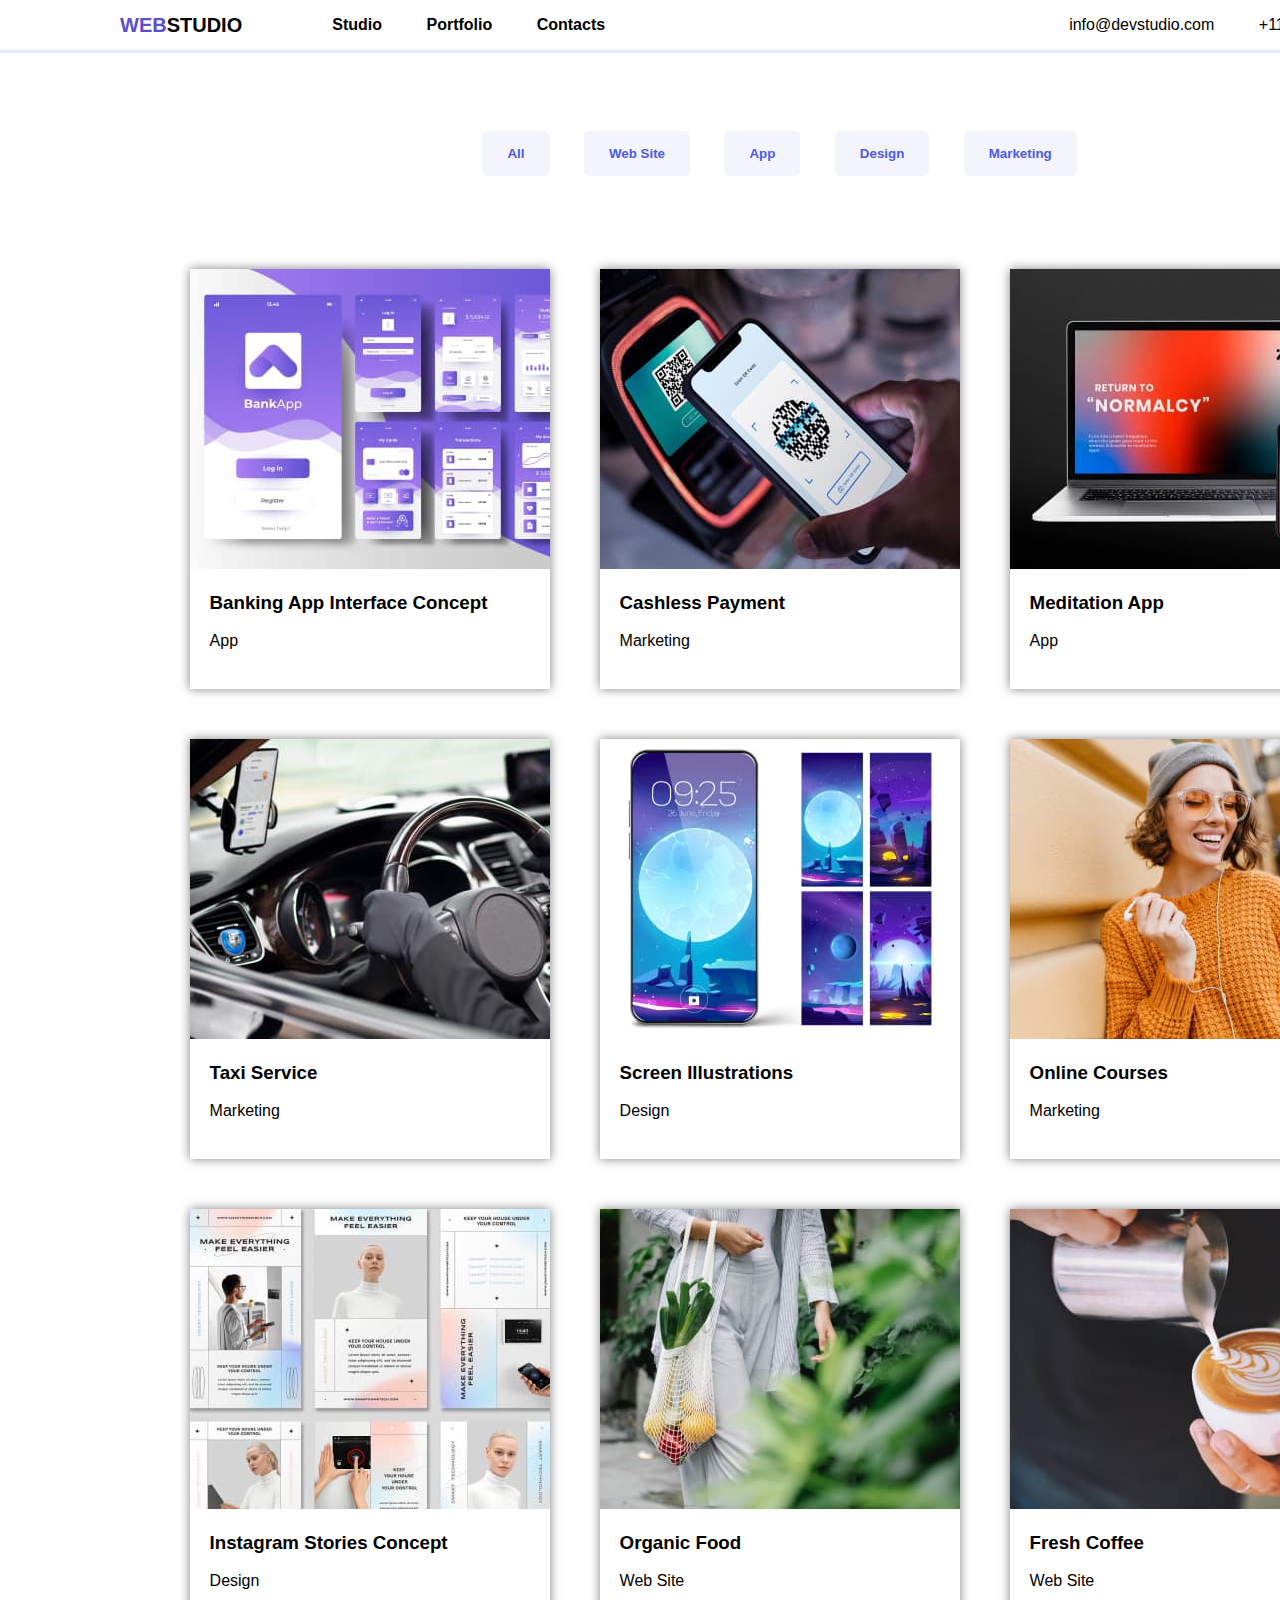
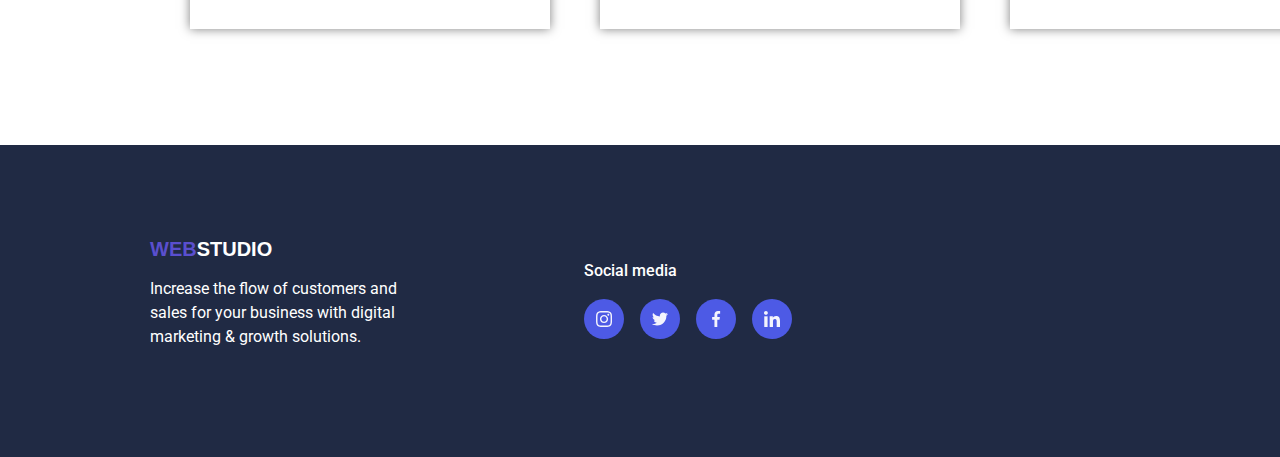
==== portfolio.html @ 1ead5fd3 "Initial commit" ====
<!DOCTYPE html>
<html lang="en">
<head>
    <meta charset="UTF-8">
    <meta http-equiv="X-UA-Compatible" content="IE=edge">
    <meta name="viewport" content="width=device-width, initial-scale=1.0">
    <title>Portfolio</title>
    <link rel="stylesheet" href="styles/style1.css">
    <link rel="preconnect" href="https://fonts.googleapis.com">
    <link rel="preconnect" href="https://fonts.gstatic.com" crossorigin>
    <link href="https://fonts.googleapis.com/css2?family=Archivo+Black&family=Lobster&display=swap" rel="stylesheet">
    <link href="https://fonts.googleapis.com/css2?family=Montserrat:wght@500;700&family=Raleway:wght@700&family=Roboto:wght@400;500;700&display=swap" rel="stylesheet">
    <link href="https://fonts.googleapis.com/css2?family=Montserrat:wght@500;700&family=Raleway:wght@800&display=swap" rel="stylesheet">
</head>
<body>
    <header>
        <nav>
            <a class="logo" href="index.html"><span>WEB</span>STUDIO</a>
            <ul class="menu">
                <li><a href="index.html">Studio</a></li>
                <li><a href="#">Portfolio</a></li>
                <li><a href="">Contacts</a></li>
            </ul>
        </nav>
        <address class="address">
            <ul>
                <li><a class="info" href="mailto:info@devstudio.com">info@devstudio.com</a></li>
                <li><a class="info" href="tel:+110001111111">+11 (000) 111-11-11</a></li>
            </ul>
        </address>
    </header>
    <main>
        <section class="button">
            <ul>
                <li><button type="button" class="but">All</button></li>
                <li><button type="button" class="but">Web Site</button></li>
                <li><button type="button" class="but">App</button></li>
                <li><button type="button" class="but">Design</button></li>
                <li><button type="button" class="but">Marketing</button></li>
            </ul>
        </section>
        <section class="img">
            <ul>
                <li>
                    <div>
                        <a href=""><img src="./imeges/page2/img1.jpg" alt=""></a>
                        <h3>Banking App Interface Concept</h3>
                        <p>App</p>
                    </div>
                </li>
                <li>
                    <div>
                        <a href=""><img src="./imeges/page2/img2.jpg" alt=""></a>
                        <h3>Cashless Payment</h3>
                        <p>Marketing</p>
                    </div>
                </li>
                <li>
                    <div>
                        <a href=""><img src="./imeges/page2/img3.jpg" alt=""></a>
                        <h3>Meditation App</h3>
                        <p>App</p>
                    </div>
                </li>
                <li>
                    <div>
                        <a href=""><img src="./imeges/page2/img4.jpg" alt=""></a>
                        <h3>Taxi Service</h3>
                        <p>Marketing</p>
                    </div>
                </li>
                <li>
                    <div>
                        <a href=""><img src="./imeges/page2/img5.jpg" alt=""></a>
                        <h3>Screen Illustrations</h3>
                        <p>Design</p>
                    </div>
                </li>
                <li>
                    <div>
                        <a href=""><img src="./imeges/page2/img6.jpg" alt=""></a>
                        <h3>Online Courses</h3>
                        <p>Marketing</p>
                    </div>
                </li>
                <li>
                    <div>
                        <a href=""><img src="./imeges/page2/img7.jpg" alt=""></a>
                        <h3>Instagram Stories Concept</h3>
                        <p>Design</p>
                    </div>
                </li>
                <li>
                    <div>
                        <a href=""><img src="./imeges/page2/img8.jpg" alt=""></a>
                        <h3>Organic Food</h3>
                        <p>Web Site</p>
                    </div>
                </li>
                <li>
                    <div>
                        <a href=""><img src="./imeges/page2/img9.jpg" alt=""></a>
                        <h3>Fresh Coffee</h3>
                        <p>Web Site</p>
                    </div>
                </li>
            </ul>
        </section>
    </main>
    <footer>
        <section class="foot">
            <div>
                <a class="logo1" href=""><span>WEB</span>STUDIO</a>
                <p>Increase the flow of customers and
                    sales for your business with digital
                    marketing & growth solutions.</p>
            </div>
            <div>
                <h3>Social media</h3>
                <ul>
                    <li><a href=""><img src="./imeges/page1/Ellipse.svg" alt=""></a></li>
                    <li><a href=""><img src="./imeges/page1/Ellipse(1).svg" alt=""></a></li>
                    <li><a href=""><img src="./imeges/page1/Ellipse(2).svg" alt=""></a></li>
                    <li><a href=""><img src="./imeges/page1/Ellipse(3).svg" alt=""></a></li>
                </ul>
            </div>
        </section>
    </footer>
</body>
</html>
---- styles/style1.css ----
body{
    margin: 0;
    font-family: sans-serif;
    width: 1519.2px;
}
.logo{
    text-decoration: none;
    margin: 10px 20px;
    font-weight: bold;
    font-size: 20px;
}
.logo span{
    color: #5A4FCF;
}

.menu{
    list-style-type: none;
    margin: 0;
    padding-left: 50px;
}
.menu li{
    display: inline-block;
    margin: 10px 20px;
    font-weight: bold;
}
header{
    display: flex;
    justify-content: space-between;
    padding: 0 100px;
    border-bottom: 3px solid #E7E9FC;
}
header a{
    text-decoration: none;
    color: black;
}
nav{
    display: flex;
    align-items: center;
}

.address li{
    display: inline-block;
    margin: 0 20px;
}
.info{
    font-style: normal;
}
.button{
    display: flex;
    height: 200px;
    align-items: center;
    justify-content: center;
}
.button li{
    list-style-type: none;
    display: inline-block;
    margin: 0 15px;
}
.but{
    padding: 15px 25px;
    border: 0;
    background-color: #F4F4FD;
    border-radius: 5px;
    color: #4D5AE5;
    font-weight: bold;
    transition: all .5s ease;
}
.but:hover{
    background-color: #404BBF;
    color: white;
    box-shadow: 0 0 10px rgba(0,0,0,0.5);
}
.img{
    display: flex;
    align-items: center;
    justify-content: center;
}
.img ul{
    display: grid;
    grid-template-columns: repeat(3, 360px);
    grid-gap: 50px;
}
.img li{
    list-style-type: none;
}
.img ul div{
    width: 360px;
    height: 420px;
    box-shadow: 0 0 10px rgba(0,0,0,0.5);
    transition: all .5s ease;
}
.img ul div:hover{
    transform: scale(1.1);
}
.img ul h3, p{
    margin-left: 20px;
}
.foot{
    height: 312px;
    display: flex;
    align-items: center; 
    background-color:#202A44 ;
    margin-top: 100px;
}
.foot div{
    margin-left: 150px;
    color: white;
}
.foot a{
    color: white;
}
.logo1{
    text-decoration: none;
    font-weight: bold;
    font-size: 20px;
}
.logo1 span{
    color: #5A4FCF;
}
.foot p{
    width: 284px;
    height: 72px;
    font-family: 'Roboto';
    font-style: normal;
    font-weight: 400;
    font-size: 16px;
    line-height: 24px;
    color: white;
    margin-left: 0;
}
.foot ul{
    display: flex;
    flex-direction: row;
    align-items: flex-start;
    padding: 0px;
    gap: 16px;
}
.foot li{
    list-style-type: none;
}
.foot h3{
    font-family: 'Roboto';
    font-style: normal;
    font-weight: 500;
    font-size: 16px;
    line-height: 24px;
    color: white;
}
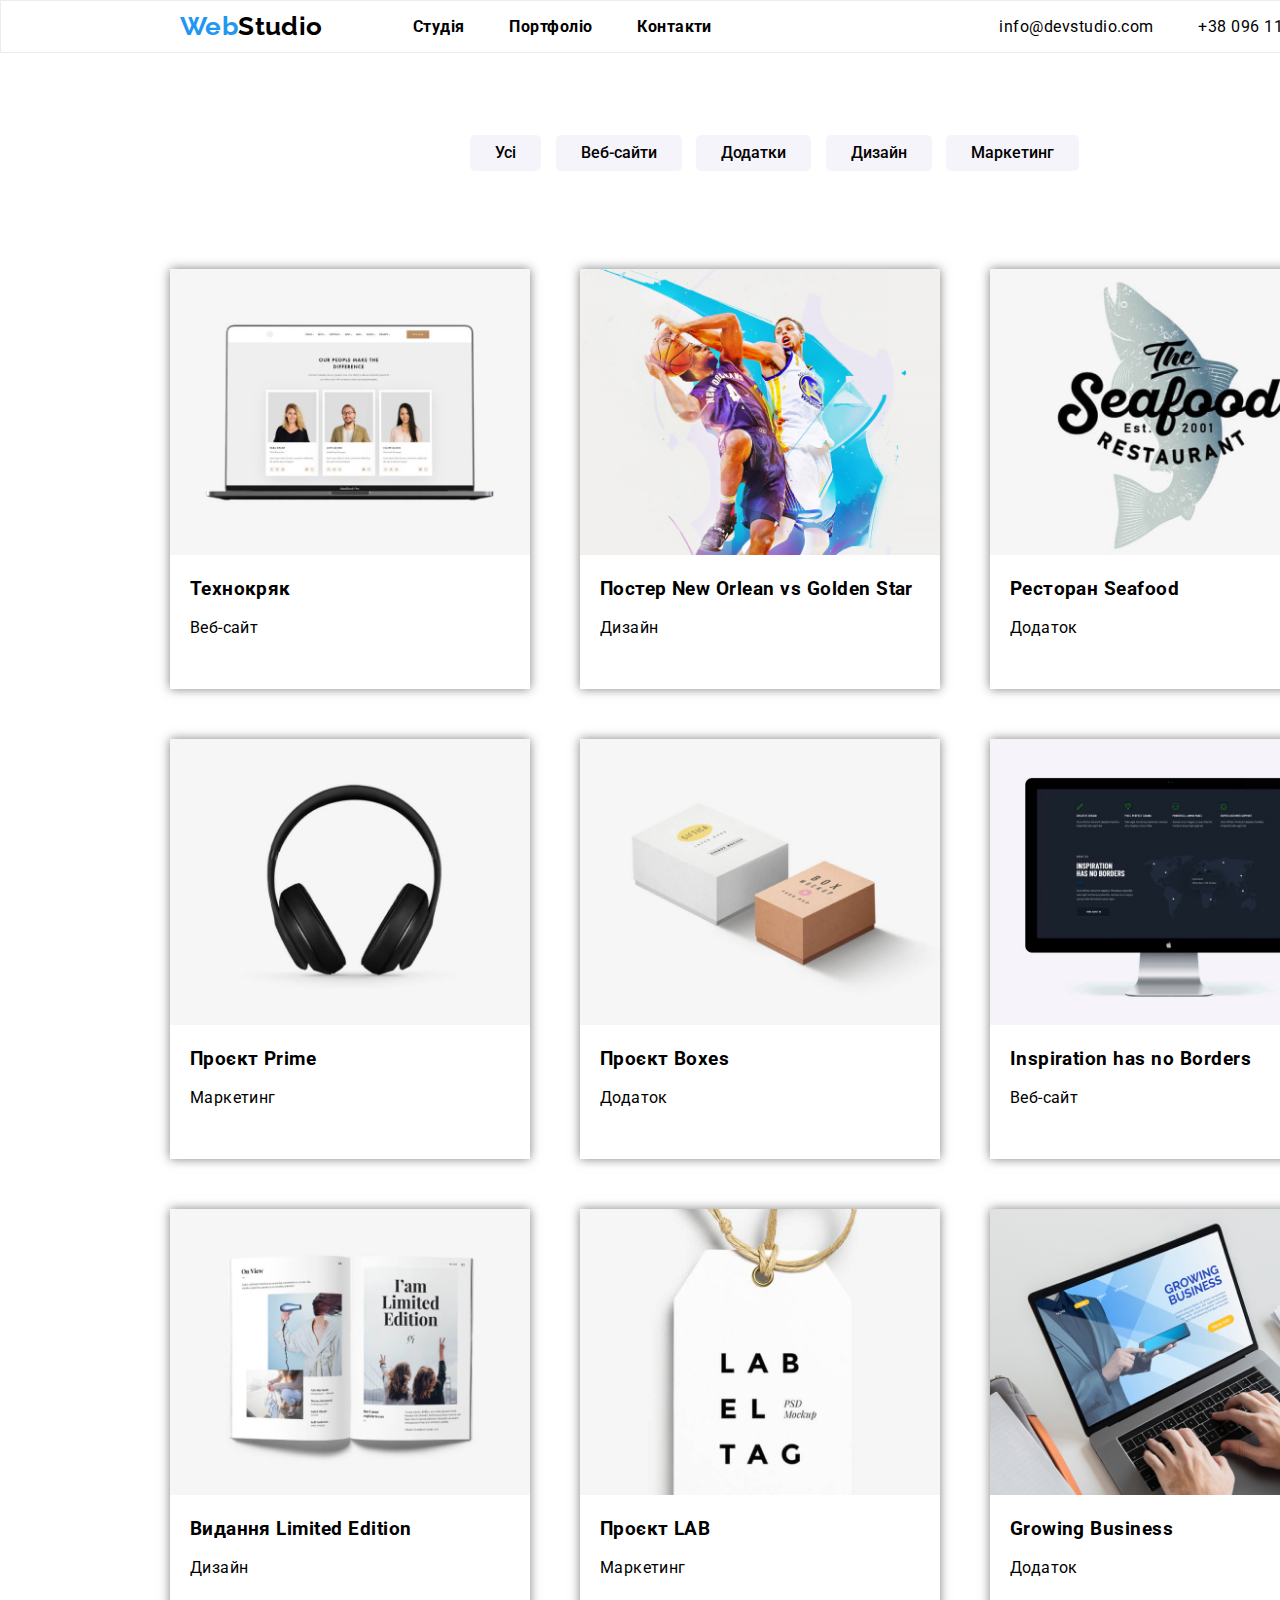
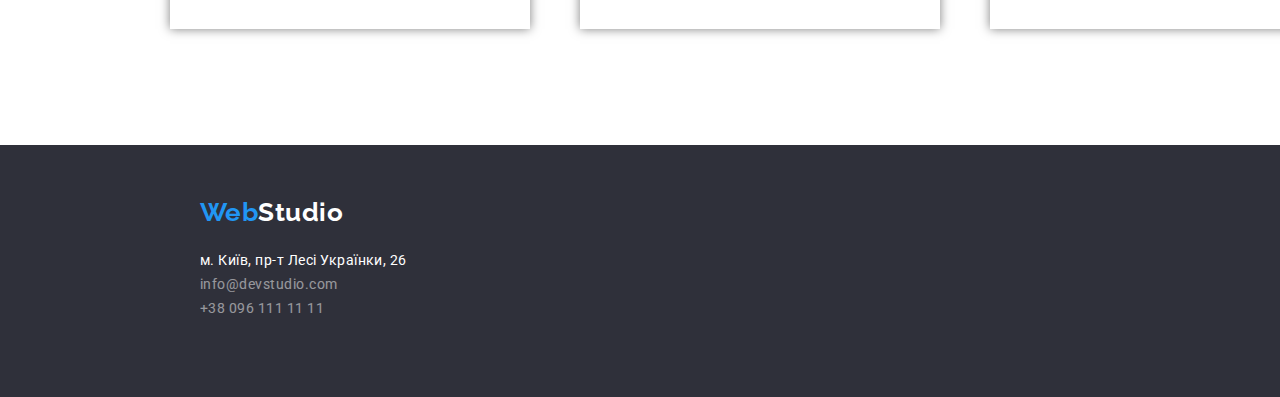
==== commit ff7a2e3d: "дз2" ====
--- a/portfolio.html
+++ b/portfolio.html
@@ -1,5 +1,5 @@
 <!DOCTYPE html>
-<html lang="en">
+<html lang="uk">
 <head>
     <meta charset="UTF-8">
     <meta http-equiv="X-UA-Compatible" content="IE=edge">
@@ -14,117 +14,113 @@
 </head>
 <body>
     <header>
-        <nav>
-            <a class="logo" href="index.html"><span>WEB</span>STUDIO</a>
-            <ul class="menu">
-                <li><a href="index.html">Studio</a></li>
-                <li><a href="#">Portfolio</a></li>
-                <li><a href="">Contacts</a></li>
-            </ul>
-        </nav>
-        <address class="address">
-            <ul>
-                <li><a class="info" href="mailto:info@devstudio.com">info@devstudio.com</a></li>
-                <li><a class="info" href="tel:+110001111111">+11 (000) 111-11-11</a></li>
-            </ul>
-        </address>
+        <div class="container">
+            <nav>
+                <a class="logo" href="index.html"><span>Web</span>Studio</a>
+                <ul class="menu">
+                    <li><a href="./index.html">Студія</a></li>
+                    <li><a href="./portfolio.html">Портфоліо</a></li>
+                    <li><a href="">Контакти</a></li>
+                </ul>
+            </nav>
+                <ul class="address">
+                    <li><a class="info" href="mailto:info@devstudio.com">info@devstudio.com</a></li>
+                    <li><a class="info" href="tel:+380961111111">+38 096 111 11 11</a></li>
+                </ul>
+        </div>
     </header>
     <main>
         <section class="button">
             <ul>
-                <li><button type="button" class="but">All</button></li>
-                <li><button type="button" class="but">Web Site</button></li>
-                <li><button type="button" class="but">App</button></li>
-                <li><button type="button" class="but">Design</button></li>
-                <li><button type="button" class="but">Marketing</button></li>
+                <li><button type="button" class="but">Усі</button></li>
+                <li><button type="button" class="but">Веб-сайти</button></li>
+                <li><button type="button" class="but">Додатки</button></li>
+                <li><button type="button" class="but">Дизайн</button></li>
+                <li><button type="button" class="but">Маркетинг</button></li>
             </ul>
         </section>
         <section class="img">
             <ul>
                 <li>
                     <div>
-                        <a href=""><img src="./imeges/page2/img1.jpg" alt=""></a>
-                        <h3>Banking App Interface Concept</h3>
-                        <p>App</p>
+                        <a href=""><img src="./imeges/page2/img1.jpg" alt="" width="360"></a>
+                        <h3>Технокряк</h3>
+                        <p>Веб-сайт</p>
                     </div>
                 </li>
                 <li>
                     <div>
-                        <a href=""><img src="./imeges/page2/img2.jpg" alt=""></a>
-                        <h3>Cashless Payment</h3>
-                        <p>Marketing</p>
+                        <a href=""><img src="./imeges/page2/img2.jpg" alt="" width="360"></a>
+                        <h3>Постер New Orlean vs Golden Star</h3>
+                        <p>Дизайн</p>
                     </div>
                 </li>
                 <li>
                     <div>
-                        <a href=""><img src="./imeges/page2/img3.jpg" alt=""></a>
-                        <h3>Meditation App</h3>
-                        <p>App</p>
+                        <a href=""><img src="./imeges/page2/img3.jpg" alt="" width="360"></a>
+                        <h3>Ресторан Seafood</h3>
+                        <p>Додаток</p>
                     </div>
                 </li>
                 <li>
                     <div>
-                        <a href=""><img src="./imeges/page2/img4.jpg" alt=""></a>
-                        <h3>Taxi Service</h3>
-                        <p>Marketing</p>
+                        <a href=""><img src="./imeges/page2/img4.jpg" alt="" width="360"></a>
+                        <h3>Проєкт Prime</h3>
+                        <p>Маркетинг</p>
                     </div>
                 </li>
                 <li>
                     <div>
-                        <a href=""><img src="./imeges/page2/img5.jpg" alt=""></a>
-                        <h3>Screen Illustrations</h3>
-                        <p>Design</p>
+                        <a href=""><img src="./imeges/page2/img5.jpg" alt="" width="360"></a>
+                        <h3>Проєкт Boxes</h3>
+                        <p>Додаток</p>
                     </div>
                 </li>
                 <li>
                     <div>
-                        <a href=""><img src="./imeges/page2/img6.jpg" alt=""></a>
-                        <h3>Online Courses</h3>
-                        <p>Marketing</p>
+                        <a href=""><img src="./imeges/page2/img6.jpg" alt="" width="360"></a>
+                        <h3>Inspiration has no Borders</h3>
+                        <p>Веб-сайт</p>
                     </div>
                 </li>
                 <li>
                     <div>
-                        <a href=""><img src="./imeges/page2/img7.jpg" alt=""></a>
-                        <h3>Instagram Stories Concept</h3>
-                        <p>Design</p>
+                        <a href=""><img src="./imeges/page2/img7.jpg" alt="" width="360"></a>
+                        <h3>Видання Limited Edition</h3>
+                        <p>Дизайн</p>
                     </div>
                 </li>
                 <li>
                     <div>
-                        <a href=""><img src="./imeges/page2/img8.jpg" alt=""></a>
-                        <h3>Organic Food</h3>
-                        <p>Web Site</p>
+                        <a href=""><img src="./imeges/page2/img8.jpg" alt="" width="360"></a>
+                        <h3>Проєкт LAB</h3>
+                        <p>Маркетинг</p>
                     </div>
                 </li>
                 <li>
                     <div>
-                        <a href=""><img src="./imeges/page2/img9.jpg" alt=""></a>
-                        <h3>Fresh Coffee</h3>
-                        <p>Web Site</p>
+                        <a href=""><img src="./imeges/page2/img9.jpg" alt="" width="360"></a>
+                        <h3>Growing Business</h3>
+                        <p>Додаток</p>
                     </div>
                 </li>
             </ul>
         </section>
     </main>
     <footer>
-        <section class="foot">
+        <div class="foot">
             <div>
-                <a class="logo1" href=""><span>WEB</span>STUDIO</a>
-                <p>Increase the flow of customers and
-                    sales for your business with digital
-                    marketing & growth solutions.</p>
+                <a class="logo1" href=""><span>Web</span>Studio</a>
+                <address class="address1">
+                    <ul>
+                        <li><a class="a" href="" target="_blank" rel="noopener noreferrer">м. Київ, пр-т Лесі Українки, 26</a></li>
+                        <li><a href="mailto:info@devstudio.com">info@devstudio.com</a></li>
+                        <li><a href="tel:+380961111111">+38 096 111 11 11</a></li>
+                    </ul>
+                </address>
             </div>
-            <div>
-                <h3>Social media</h3>
-                <ul>
-                    <li><a href=""><img src="./imeges/page1/Ellipse.svg" alt=""></a></li>
-                    <li><a href=""><img src="./imeges/page1/Ellipse(1).svg" alt=""></a></li>
-                    <li><a href=""><img src="./imeges/page1/Ellipse(2).svg" alt=""></a></li>
-                    <li><a href=""><img src="./imeges/page1/Ellipse(3).svg" alt=""></a></li>
-                </ul>
-            </div>
-        </section>
+            
+        </div>
     </footer>
 </body>
 </html>--- a/styles/style1.css
+++ b/styles/style1.css
@@ -1,16 +1,26 @@
 body{
     margin: 0;
-    font-family: sans-serif;
+    font-family: 'Roboto', sans-serif;
+    letter-spacing: 0.03em;
     width: 1519.2px;
 }
+.container {
+    width: 1200px; 
+    padding-left: 15px;
+    padding-right: 15px;
+    margin: 0 auto;
+}
 .logo{
     text-decoration: none;
     margin: 10px 20px;
-    font-weight: bold;
-    font-size: 20px;
+    font-family: 'Raleway';
+    font-style: normal;
+    font-weight: 700;
+    font-size: 26px;
+    line-height: 31px;
 }
 .logo span{
-    color: #5A4FCF;
+    color: #2196F3;
 }
 
 .menu{
@@ -24,27 +34,39 @@
     font-weight: bold;
 }
 header{
+    border: 1px solid #ECECEC;
+}
+header .container{
     display: flex;
     justify-content: space-between;
-    padding: 0 100px;
-    border-bottom: 3px solid #E7E9FC;
 }
 header a{
     text-decoration: none;
     color: black;
+    transition: all 0.3s ease;
+}
+header a:hover{
+    color: #2196F3;
+    fill: #2196F3;
 }
 nav{
     display: flex;
     align-items: center;
 }
-
+.info{
+    font-style: normal;
+    display: flex;
+    align-items: center;
+}
+.info svg{
+    width: 20px;
+    height: 16px;
+    margin-right: 10px;
+}
 .address li{
     display: inline-block;
     margin: 0 20px;
 }
-.info{
-    font-style: normal;
-}
 .button{
     display: flex;
     height: 200px;
@@ -54,19 +76,23 @@
 .button li{
     list-style-type: none;
     display: inline-block;
-    margin: 0 15px;
+    margin-right: 10px;
 }
 .but{
-    padding: 15px 25px;
+    padding: 5px 25px;
     border: 0;
-    background-color: #F4F4FD;
+    background: #F5F4FA;
     border-radius: 5px;
-    color: #4D5AE5;
-    font-weight: bold;
+    color: black;
+    font-family: 'Roboto';
+    font-style: normal;
+    font-weight: 500;
+    font-size: 16px;
+    line-height: 26px;
     transition: all .5s ease;
 }
 .but:hover{
-    background-color: #404BBF;
+    background-color: #2196F3;
     color: white;
     box-shadow: 0 0 10px rgba(0,0,0,0.5);
 }
@@ -79,6 +105,7 @@
     display: grid;
     grid-template-columns: repeat(3, 360px);
     grid-gap: 50px;
+    padding: 0;
 }
 .img li{
     list-style-type: none;
@@ -95,54 +122,80 @@
 .img ul h3, p{
     margin-left: 20px;
 }
+footer{
+    background-color:#2F303A;
+    margin-top: 100px;
+}
 .foot{
-    height: 312px;
+    height: 252px;
     display: flex;
     align-items: center; 
-    background-color:#202A44 ;
-    margin-top: 100px;
-}
-.foot div{
-    margin-left: 150px;
-    color: white;
-}
-.foot a{
-    color: white;
+    gap: 70px;
+    margin-left: 200px;
+}
+.address1 a{
+    text-decoration: none;
+    font-family: 'Roboto';
+    font-style: normal;
+    font-weight: 400;
+    font-size: 14px;
+    line-height: 24px;
+    color: white;
+    opacity: 0.5;
+}
+.address1 .a{
+    opacity: 1;
 }
 .logo1{
     text-decoration: none;
-    font-weight: bold;
-    font-size: 20px;
+    font-family: 'Raleway';
+    font-style: normal;
+    font-weight: 700;
+    font-size: 26px;
+    line-height: 31px;
+    color: white;
 }
 .logo1 span{
-    color: #5A4FCF;
-}
-.foot p{
-    width: 284px;
-    height: 72px;
+    color: #2196F3;
+}
+.foot ul{
+    padding: 0;
+    width: 240px;
+    height: 81px;
+    margin-top: 20px;
+}
+.foot li{
+    list-style-type: none;
+}
+.foot h3{
     font-family: 'Roboto';
     font-style: normal;
-    font-weight: 400;
-    font-size: 16px;
-    line-height: 24px;
-    color: white;
-    margin-left: 0;
-}
-.foot ul{
+    font-weight: 700;
+    font-size: 14px;
+    line-height: 16px;
+    letter-spacing: 0.03em;
+    text-transform: uppercase;
+    color: white;
+}
+.div ul{
     display: flex;
     flex-direction: row;
     align-items: flex-start;
-    padding: 0px;
-    gap: 16px;
-}
-.foot li{
-    list-style-type: none;
-}
-.foot h3{
-    font-family: 'Roboto';
-    font-style: normal;
-    font-weight: 500;
-    font-size: 16px;
-    line-height: 24px;
-    color: white;
+    gap: 10px;
+}
+.div li{
+    display: flex;
+}
+.div a{
+    width: 44px;
+    height: 44px;
+    fill: #555555;
+    transition: all .3s ease;
+}
+.div a:hover{
+    fill: #2196F3;
+}
+.div svg{
+    width: 44px;
+    height: 44px;
 }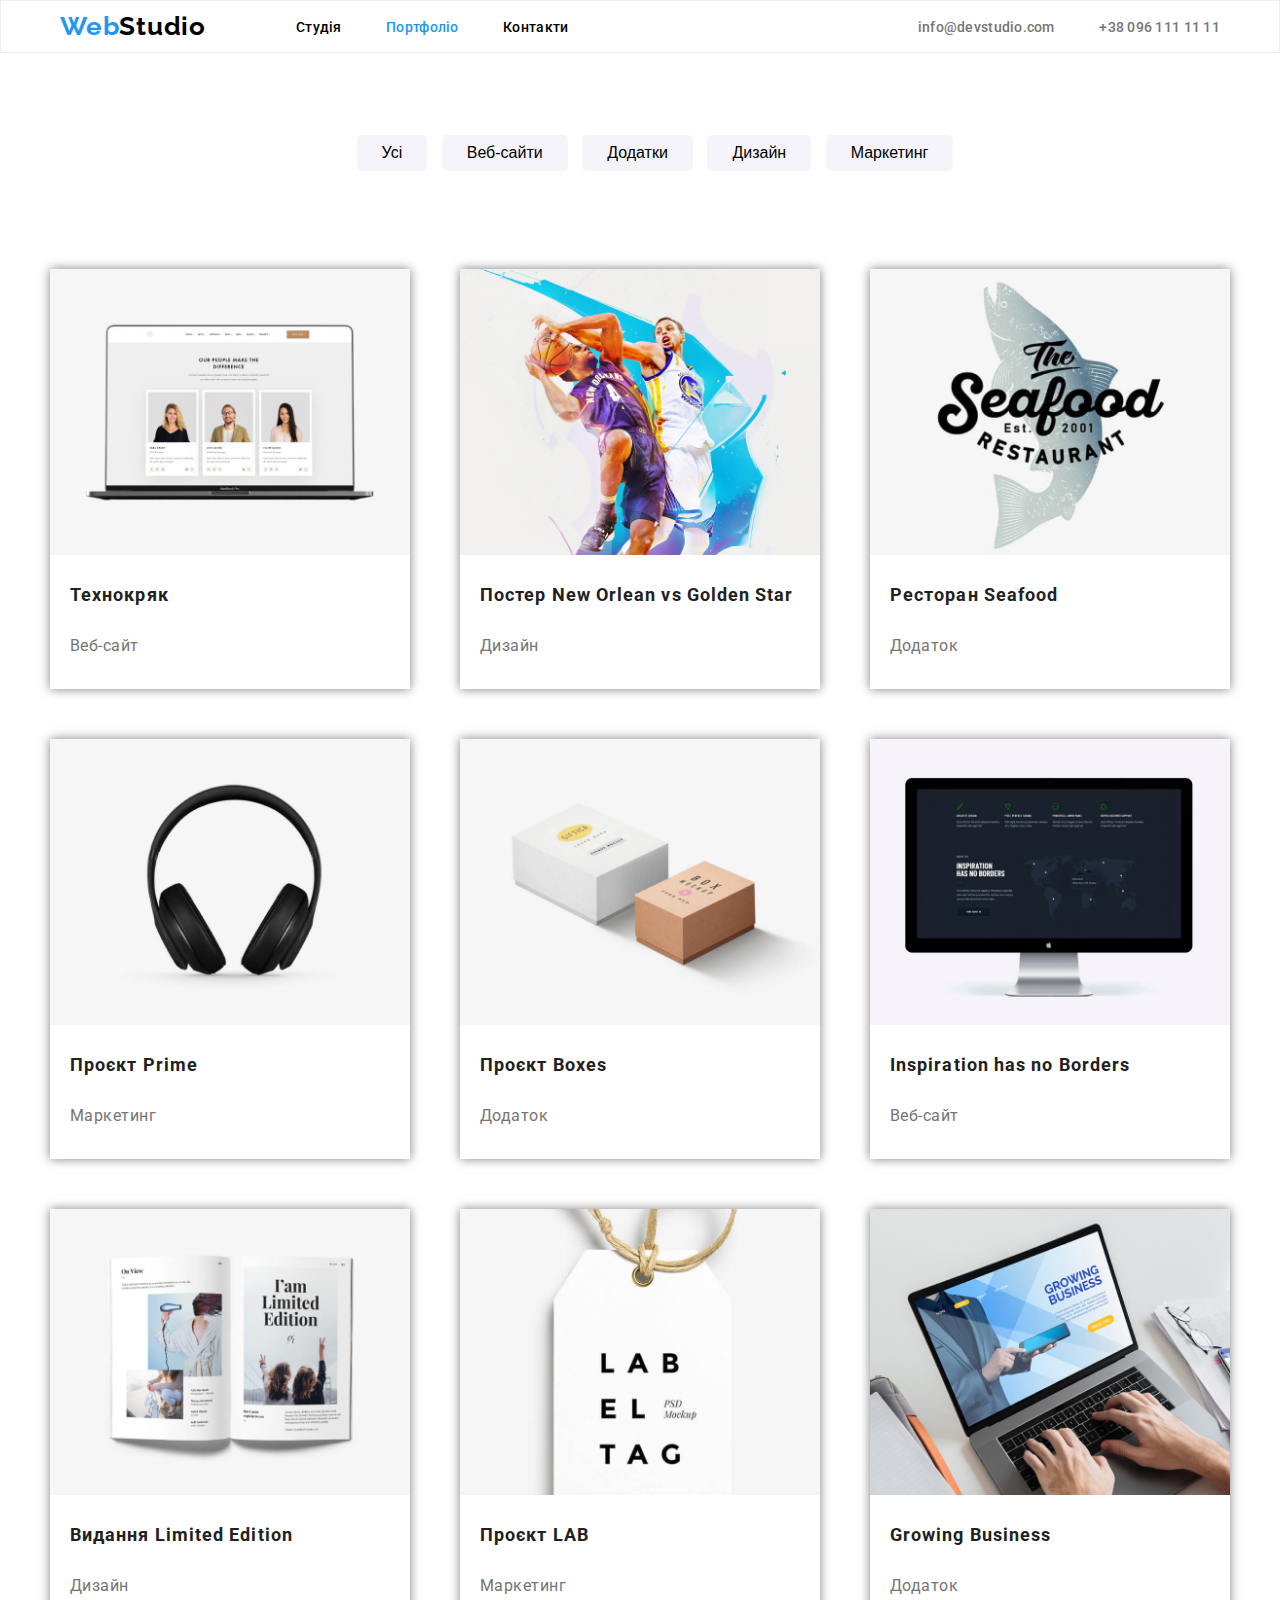
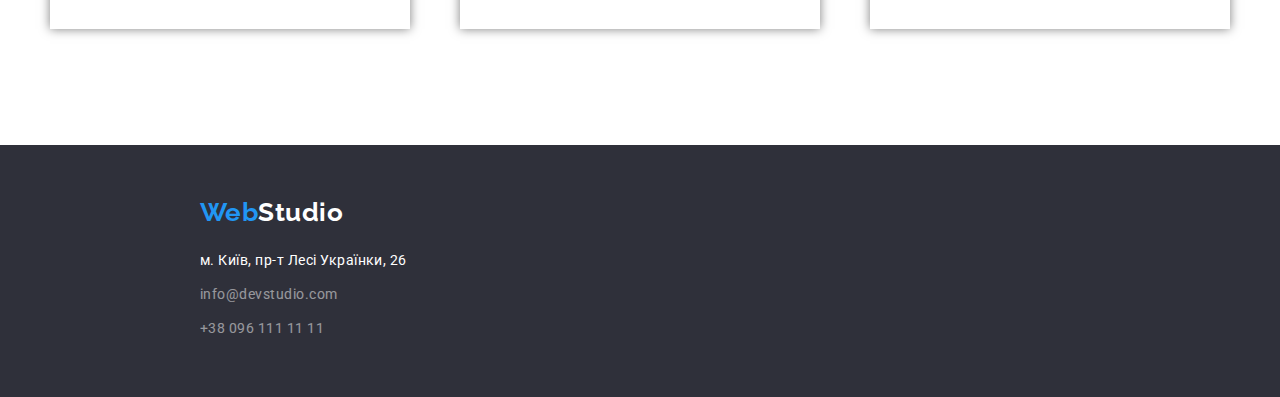
==== commit 6b7dcc26: "дз2" ====
--- a/portfolio.html
+++ b/portfolio.html
@@ -6,11 +6,9 @@
     <meta name="viewport" content="width=device-width, initial-scale=1.0">
     <title>Portfolio</title>
     <link rel="stylesheet" href="styles/style1.css">
-    <link rel="preconnect" href="https://fonts.googleapis.com">
-    <link rel="preconnect" href="https://fonts.gstatic.com" crossorigin>
-    <link href="https://fonts.googleapis.com/css2?family=Archivo+Black&family=Lobster&display=swap" rel="stylesheet">
-    <link href="https://fonts.googleapis.com/css2?family=Montserrat:wght@500;700&family=Raleway:wght@700&family=Roboto:wght@400;500;700&display=swap" rel="stylesheet">
-    <link href="https://fonts.googleapis.com/css2?family=Montserrat:wght@500;700&family=Raleway:wght@800&display=swap" rel="stylesheet">
+    <link href="https://fonts.googleapis.com/css2?family=Roboto:wght@400;500;700;900&display=swap" rel="stylesheet">
+    <link href="https://fonts.googleapis.com/css2?family=Raleway:wght@600&display=swap" rel="stylesheet">
+    <link rel="stylesheet" href="https://cdnjs.cloudflare.com/ajax/libs/modern-normalize/1.1.0/modern-normalize.min.css" integrity="sha512-wpPYUAdjBVSE4KJnH1VR1HeZfpl1ub8YT/NKx4PuQ5NmX2tKuGu6U/JRp5y+Y8XG2tV+wKQpNHVUX03MfMFn9Q==" crossorigin="anonymous" referrerpolicy="no-referrer" />
 </head>
 <body>
     <header>
@@ -19,7 +17,7 @@
                 <a class="logo" href="index.html"><span>Web</span>Studio</a>
                 <ul class="menu">
                     <li><a href="./index.html">Студія</a></li>
-                    <li><a href="./portfolio.html">Портфоліо</a></li>
+                    <li><a href="./portfolio.html" class="st">Портфоліо</a></li>
                     <li><a href="">Контакти</a></li>
                 </ul>
             </nav>
@@ -42,67 +40,67 @@
         <section class="img">
             <ul>
                 <li>
-                    <div>
-                        <a href=""><img src="./imeges/page2/img1.jpg" alt="" width="360"></a>
+                    <a href="">
+                        <img src="./imeges/page2/img1.jpg" alt="" width="360">
                         <h3>Технокряк</h3>
                         <p>Веб-сайт</p>
-                    </div>
+                    </a>
                 </li>
                 <li>
-                    <div>
-                        <a href=""><img src="./imeges/page2/img2.jpg" alt="" width="360"></a>
+                    <a href="">
+                        <img src="./imeges/page2/img2.jpg" alt="" width="360">
                         <h3>Постер New Orlean vs Golden Star</h3>
                         <p>Дизайн</p>
-                    </div>
+                    </a>
                 </li>
                 <li>
-                    <div>
-                        <a href=""><img src="./imeges/page2/img3.jpg" alt="" width="360"></a>
+                    <a href="">
+                        <img src="./imeges/page2/img3.jpg" alt="" width="360">
                         <h3>Ресторан Seafood</h3>
                         <p>Додаток</p>
-                    </div>
+                    </a>
                 </li>
                 <li>
-                    <div>
-                        <a href=""><img src="./imeges/page2/img4.jpg" alt="" width="360"></a>
+                    <a href="">
+                        <img src="./imeges/page2/img4.jpg" alt="" width="360">
                         <h3>Проєкт Prime</h3>
                         <p>Маркетинг</p>
-                    </div>
+                    </a>
                 </li>
                 <li>
-                    <div>
-                        <a href=""><img src="./imeges/page2/img5.jpg" alt="" width="360"></a>
+                    <a href="">
+                        <img src="./imeges/page2/img5.jpg" alt="" width="360">
                         <h3>Проєкт Boxes</h3>
                         <p>Додаток</p>
-                    </div>
+                    </a>
                 </li>
                 <li>
-                    <div>
-                        <a href=""><img src="./imeges/page2/img6.jpg" alt="" width="360"></a>
+                    <a href="">
+                        <img src="./imeges/page2/img6.jpg" alt="" width="360">
                         <h3>Inspiration has no Borders</h3>
                         <p>Веб-сайт</p>
-                    </div>
+                    </a>
                 </li>
                 <li>
-                    <div>
-                        <a href=""><img src="./imeges/page2/img7.jpg" alt="" width="360"></a>
+                    <a href="">
+                        <img src="./imeges/page2/img7.jpg" alt="" width="360">
                         <h3>Видання Limited Edition</h3>
                         <p>Дизайн</p>
-                    </div>
+                    </a>
                 </li>
                 <li>
-                    <div>
-                        <a href=""><img src="./imeges/page2/img8.jpg" alt="" width="360"></a>
+                    <a href="">
+                        <img src="./imeges/page2/img8.jpg" alt="" width="360">
                         <h3>Проєкт LAB</h3>
                         <p>Маркетинг</p>
-                    </div>
+                    </a>
                 </li>
                 <li>
-                    <div>
-                        <a href=""><img src="./imeges/page2/img9.jpg" alt="" width="360"></a>
+                    <a href="">
+                        <img src="./imeges/page2/img9.jpg" alt="" width="360">
                         <h3>Growing Business</h3>
                         <p>Додаток</p>
-                    </div>
+                    </a>
                 </li>
             </ul>
         </section>
--- a/styles/style1.css
+++ b/styles/style1.css
@@ -1,16 +1,29 @@
-body{
+:root{
+    --color-1: #2196F3;
+    --color-2: black;
+    --color-3: #757575;
+    --color-4: #2F303A;
+    --color-5: white;
+    --color-6: #120c69;
+    --color-7: #212121;
+    --color-8: #f4f4fd;
+    --color-9: #F5F4FA;
+    --color-10: #555555;
+}
+body {
     margin: 0;
     font-family: 'Roboto', sans-serif;
     letter-spacing: 0.03em;
-    width: 1519.2px;
-}
+}
+
 .container {
-    width: 1200px; 
+    width: 1200px;
     padding-left: 15px;
     padding-right: 15px;
     margin: 0 auto;
 }
-.logo{
+
+.logo {
     text-decoration: none;
     margin: 10px 20px;
     font-family: 'Raleway';
@@ -18,184 +31,256 @@
     font-weight: 700;
     font-size: 26px;
     line-height: 31px;
-}
-.logo span{
-    color: #2196F3;
-}
-
-.menu{
+    letter-spacing: 0.03em;
+}
+
+.logo span {
+    color: var(--color-1);
+}
+
+.menu {
     list-style-type: none;
     margin: 0;
     padding-left: 50px;
 }
-.menu li{
+
+.menu li {
     display: inline-block;
     margin: 10px 20px;
     font-weight: bold;
 }
-header{
+
+.menu a {
+    font-style: normal;
+    font-weight: 500;
+    font-size: 14px;
+    line-height: 16px;
+    letter-spacing: 0.02em;
+}
+
+header {
     border: 1px solid #ECECEC;
 }
-header .container{
+
+header .container {
     display: flex;
     justify-content: space-between;
 }
-header a{
-    text-decoration: none;
-    color: black;
+
+header a {
+    text-decoration: none;
+    color: var(--color-2);
     transition: all 0.3s ease;
 }
-header a:hover{
-    color: #2196F3;
-    fill: #2196F3;
-}
-nav{
-    display: flex;
-    align-items: center;
-}
-.info{
-    font-style: normal;
-    display: flex;
-    align-items: center;
-}
-.info svg{
+.st{
+    color: var(--color-1);
+}
+header a:hover {
+    color: var(--color-1);
+    fill: var(--color-1);
+}
+
+nav {
+    display: flex;
+    align-items: center;
+}
+
+.info {
+    font-style: normal;
+    display: flex;
+    align-items: center;
+    font-style: normal;
+    font-weight: 500;
+    font-size: 14px;
+    line-height: 16px;
+    letter-spacing: 0.02em;
+    color: var(--color-3);
+}
+
+.info svg {
     width: 20px;
     height: 16px;
     margin-right: 10px;
 }
-.address li{
+
+.address li {
     display: inline-block;
     margin: 0 20px;
 }
-.button{
+
+.button {
     display: flex;
     height: 200px;
     align-items: center;
     justify-content: center;
 }
-.button li{
+
+.button li {
     list-style-type: none;
     display: inline-block;
     margin-right: 10px;
 }
-.but{
+
+.but {
     padding: 5px 25px;
     border: 0;
-    background: #F5F4FA;
+    background: var(--color-9);
     border-radius: 5px;
-    color: black;
-    font-family: 'Roboto';
+    color: var(--color-2);
     font-style: normal;
     font-weight: 500;
     font-size: 16px;
     line-height: 26px;
     transition: all .5s ease;
 }
-.but:hover{
-    background-color: #2196F3;
-    color: white;
-    box-shadow: 0 0 10px rgba(0,0,0,0.5);
-}
-.img{
+
+.but:hover {
+    background-color: var(--color-1);
+    color: var(--color-5);
+    box-shadow: 0 0 10px rgba(0, 0, 0, 0.5);
+}
+
+.img {
     display: flex;
     align-items: center;
     justify-content: center;
 }
-.img ul{
+
+.img ul {
     display: grid;
     grid-template-columns: repeat(3, 360px);
     grid-gap: 50px;
     padding: 0;
 }
-.img li{
-    list-style-type: none;
-}
-.img ul div{
+
+.img h3 {
+    font-style: normal;
+    font-weight: 700;
+    font-size: 18px;
+    line-height: 36px;
+    letter-spacing: 0.06em;
+    color: var(--color-7);
+}
+
+.img p {
+    font-style: normal;
+    font-weight: 400;
+    font-size: 16px;
+    line-height: 30px;
+    letter-spacing: 0.03em;
+    color: var(--color-3);
+}
+.img a{
+    text-decoration: none;
+}
+.img li {
     width: 360px;
     height: 420px;
-    box-shadow: 0 0 10px rgba(0,0,0,0.5);
+    list-style-type: none;
+    box-shadow: 0 0 10px rgba(0, 0, 0, 0.5);
     transition: all .5s ease;
 }
-.img ul div:hover{
+
+.img li:hover {
     transform: scale(1.1);
 }
-.img ul h3, p{
+
+.img ul h3,p {
     margin-left: 20px;
 }
-footer{
-    background-color:#2F303A;
+
+footer {
+    background-color: var(--color-4);
     margin-top: 100px;
 }
-.foot{
+
+.foot {
     height: 252px;
     display: flex;
-    align-items: center; 
+    align-items: center;
     gap: 70px;
     margin-left: 200px;
 }
-.address1 a{
-    text-decoration: none;
-    font-family: 'Roboto';
+
+.address1 a {
+    text-decoration: none;
     font-style: normal;
     font-weight: 400;
     font-size: 14px;
     line-height: 24px;
-    color: white;
+    color: var(--color-5);
     opacity: 0.5;
-}
-.address1 .a{
+    transition: all 0.3s ease;
+}
+.address1 a:hover{
+    color: var(--color-1);
+}
+.address1 li {
+    margin: 10px 0;
+}
+
+.address1 .a {
     opacity: 1;
 }
-.logo1{
+
+.logo1 {
     text-decoration: none;
     font-family: 'Raleway';
     font-style: normal;
     font-weight: 700;
     font-size: 26px;
     line-height: 31px;
-    color: white;
-}
-.logo1 span{
-    color: #2196F3;
-}
-.foot ul{
+    color: var(--color-5);
+}
+
+.logo1 span {
+    color: var(--color-1);
+}
+
+.foot ul {
     padding: 0;
     width: 240px;
     height: 81px;
     margin-top: 20px;
 }
-.foot li{
-    list-style-type: none;
-}
-.foot h3{
-    font-family: 'Roboto';
+
+.foot li {
+    list-style-type: none;
+}
+
+.foot h3 {
     font-style: normal;
     font-weight: 700;
     font-size: 14px;
     line-height: 16px;
     letter-spacing: 0.03em;
     text-transform: uppercase;
-    color: white;
-}
-.div ul{
+    color: var(--color-5);
+}
+
+.div ul {
     display: flex;
     flex-direction: row;
     align-items: flex-start;
     gap: 10px;
 }
-.div li{
-    display: flex;
-}
-.div a{
+
+.div li {
+    display: flex;
+}
+
+.div a {
     width: 44px;
     height: 44px;
-    fill: #555555;
+    fill: var(--color-10);
     transition: all .3s ease;
 }
-.div a:hover{
-    fill: #2196F3;
-}
-.div svg{
+
+.div a:hover {
+    fill: var(--color-1);
+}
+
+.div svg {
     width: 44px;
     height: 44px;
 }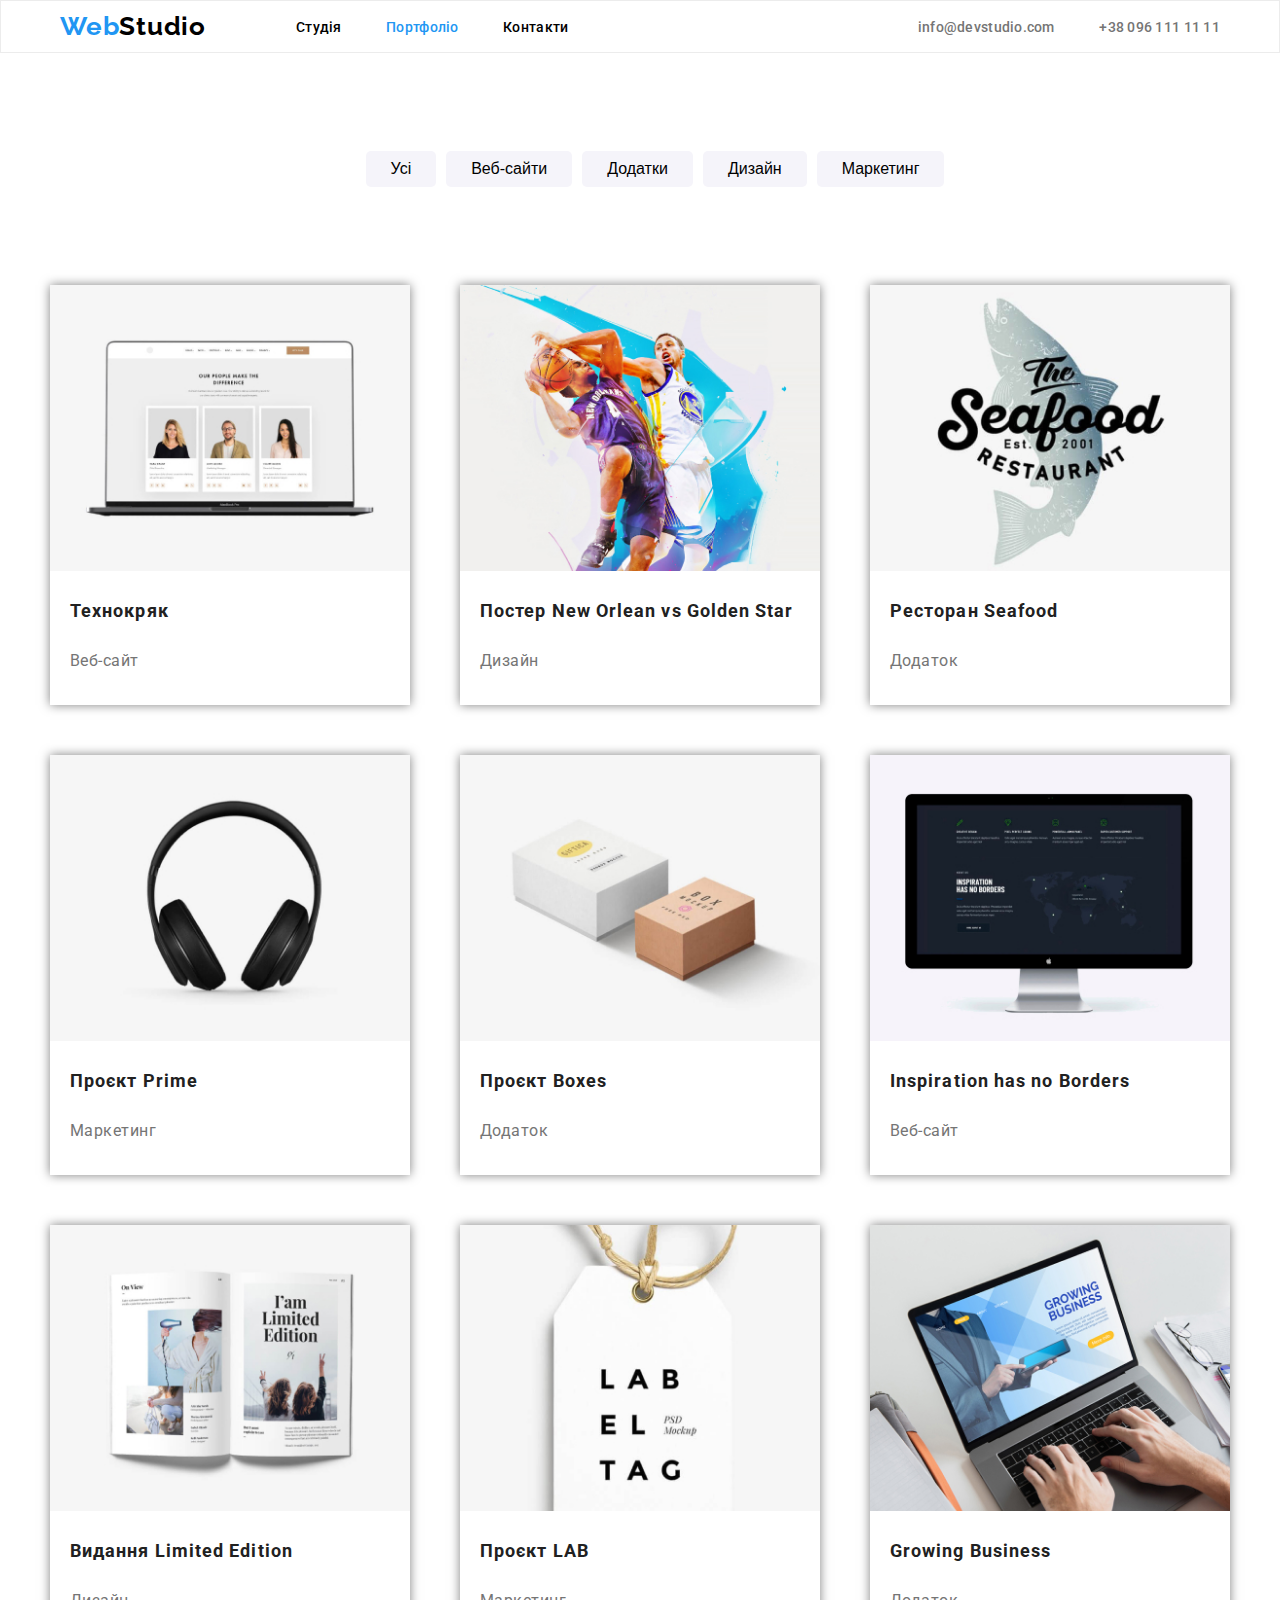
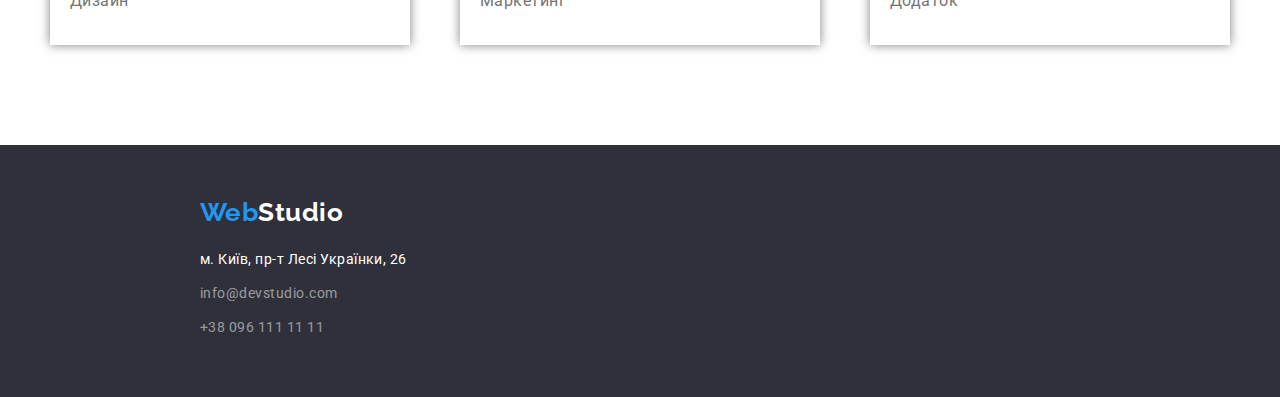
==== commit 846c9a07: "дз2" ====
--- a/portfolio.html
+++ b/portfolio.html
@@ -7,7 +7,7 @@
     <title>Portfolio</title>
     <link rel="stylesheet" href="styles/style1.css">
     <link href="https://fonts.googleapis.com/css2?family=Roboto:wght@400;500;700;900&display=swap" rel="stylesheet">
-    <link href="https://fonts.googleapis.com/css2?family=Raleway:wght@600&display=swap" rel="stylesheet">
+    <link href="https://fonts.googleapis.com/css2?family=Raleway:wght@700&display=swap" rel="stylesheet">
     <link rel="stylesheet" href="https://cdnjs.cloudflare.com/ajax/libs/modern-normalize/1.1.0/modern-normalize.min.css" integrity="sha512-wpPYUAdjBVSE4KJnH1VR1HeZfpl1ub8YT/NKx4PuQ5NmX2tKuGu6U/JRp5y+Y8XG2tV+wKQpNHVUX03MfMFn9Q==" crossorigin="anonymous" referrerpolicy="no-referrer" />
 </head>
 <body>
@@ -28,17 +28,16 @@
         </div>
     </header>
     <main>
-        <section class="button">
-            <ul>
+        <section>
+            <ul class="button">
                 <li><button type="button" class="but">Усі</button></li>
                 <li><button type="button" class="but">Веб-сайти</button></li>
                 <li><button type="button" class="but">Додатки</button></li>
                 <li><button type="button" class="but">Дизайн</button></li>
                 <li><button type="button" class="but">Маркетинг</button></li>
             </ul>
-        </section>
-        <section class="img">
-            <ul>
+
+            <ul class="img">
                 <li>
                     <a href="">
                         <img src="./imeges/page2/img1.jpg" alt="" width="360">
--- a/styles/style1.css
+++ b/styles/style1.css
@@ -1,14 +1,12 @@
 :root{
-    --color-1: #2196F3;
-    --color-2: black;
-    --color-3: #757575;
-    --color-4: #2F303A;
-    --color-5: white;
-    --color-6: #120c69;
-    --color-7: #212121;
-    --color-8: #f4f4fd;
-    --color-9: #F5F4FA;
-    --color-10: #555555;
+    --main-color: #2196F3;
+    --text-color: black;
+    --ph-color: #757575;
+    --bg-color: #2F303A;
+    --text-color-2: white;
+    --title-color: #212121;
+    --but-color: #F5F4FA;
+    --svg-color: #555555;
 }
 body {
     margin: 0;
@@ -30,12 +28,12 @@
     font-style: normal;
     font-weight: 700;
     font-size: 26px;
-    line-height: 31px;
+    line-height: 1.19em;
     letter-spacing: 0.03em;
 }
 
 .logo span {
-    color: var(--color-1);
+    color: var(--main-color);
 }
 
 .menu {
@@ -54,7 +52,7 @@
     font-style: normal;
     font-weight: 500;
     font-size: 14px;
-    line-height: 16px;
+    line-height: 1.14em;
     letter-spacing: 0.02em;
 }
 
@@ -69,15 +67,15 @@
 
 header a {
     text-decoration: none;
-    color: var(--color-2);
+    color: var(--text-color);
     transition: all 0.3s ease;
 }
 .st{
-    color: var(--color-1);
+    color: var(--main-color);
 }
 header a:hover {
-    color: var(--color-1);
-    fill: var(--color-1);
+    color: var(--main-color);
+    fill: var(--main-color);
 }
 
 nav {
@@ -92,9 +90,9 @@
     font-style: normal;
     font-weight: 500;
     font-size: 14px;
-    line-height: 16px;
+    line-height: 1.14em;
     letter-spacing: 0.02em;
-    color: var(--color-3);
+    color: var(--ph-color);
 }
 
 .info svg {
@@ -124,51 +122,49 @@
 .but {
     padding: 5px 25px;
     border: 0;
-    background: var(--color-9);
+    background: var(--but-color);
     border-radius: 5px;
-    color: var(--color-2);
+    color: var(--text-color);
     font-style: normal;
     font-weight: 500;
     font-size: 16px;
-    line-height: 26px;
+    line-height: 1.6em;
     transition: all .5s ease;
 }
 
 .but:hover {
-    background-color: var(--color-1);
-    color: var(--color-5);
+    background-color: var(--main-color);
+    color: var(--text-color-2);
     box-shadow: 0 0 10px rgba(0, 0, 0, 0.5);
 }
 
+
+
 .img {
-    display: flex;
-    align-items: center;
-    justify-content: center;
-}
-
-.img ul {
     display: grid;
     grid-template-columns: repeat(3, 360px);
     grid-gap: 50px;
     padding: 0;
+    margin: auto;
+    width: 1180px;
 }
 
 .img h3 {
     font-style: normal;
     font-weight: 700;
     font-size: 18px;
-    line-height: 36px;
+    line-height: 2em;
     letter-spacing: 0.06em;
-    color: var(--color-7);
+    color: var(--title-color);
 }
 
 .img p {
     font-style: normal;
     font-weight: 400;
     font-size: 16px;
-    line-height: 30px;
-    letter-spacing: 0.03em;
-    color: var(--color-3);
+    line-height: 1.8em;
+    letter-spacing: 0.03em;
+    color: var(--ph-color);
 }
 .img a{
     text-decoration: none;
@@ -185,12 +181,12 @@
     transform: scale(1.1);
 }
 
-.img ul h3,p {
+.img h3,p {
     margin-left: 20px;
 }
 
 footer {
-    background-color: var(--color-4);
+    background-color: var(--bg-color);
     margin-top: 100px;
 }
 
@@ -207,13 +203,14 @@
     font-style: normal;
     font-weight: 400;
     font-size: 14px;
-    line-height: 24px;
-    color: var(--color-5);
+    line-height: 1.7em;
+    color: var(--text-color-2);
     opacity: 0.5;
     transition: all 0.3s ease;
 }
 .address1 a:hover{
-    color: var(--color-1);
+    color: var(--main-color);
+    opacity: 1;
 }
 .address1 li {
     margin: 10px 0;
@@ -229,12 +226,12 @@
     font-style: normal;
     font-weight: 700;
     font-size: 26px;
-    line-height: 31px;
-    color: var(--color-5);
+    line-height: 1.19em;
+    color: var(--text-color-2);
 }
 
 .logo1 span {
-    color: var(--color-1);
+    color: var(--main-color);
 }
 
 .foot ul {
@@ -252,10 +249,10 @@
     font-style: normal;
     font-weight: 700;
     font-size: 14px;
-    line-height: 16px;
+    line-height: 1.14em;
     letter-spacing: 0.03em;
     text-transform: uppercase;
-    color: var(--color-5);
+    color: var(--text-color-2);
 }
 
 .div ul {
@@ -272,12 +269,12 @@
 .div a {
     width: 44px;
     height: 44px;
-    fill: var(--color-10);
+    fill: var(--svg-color);
     transition: all .3s ease;
 }
 
 .div a:hover {
-    fill: var(--color-1);
+    fill: var(--main-color);
 }
 
 .div svg {
